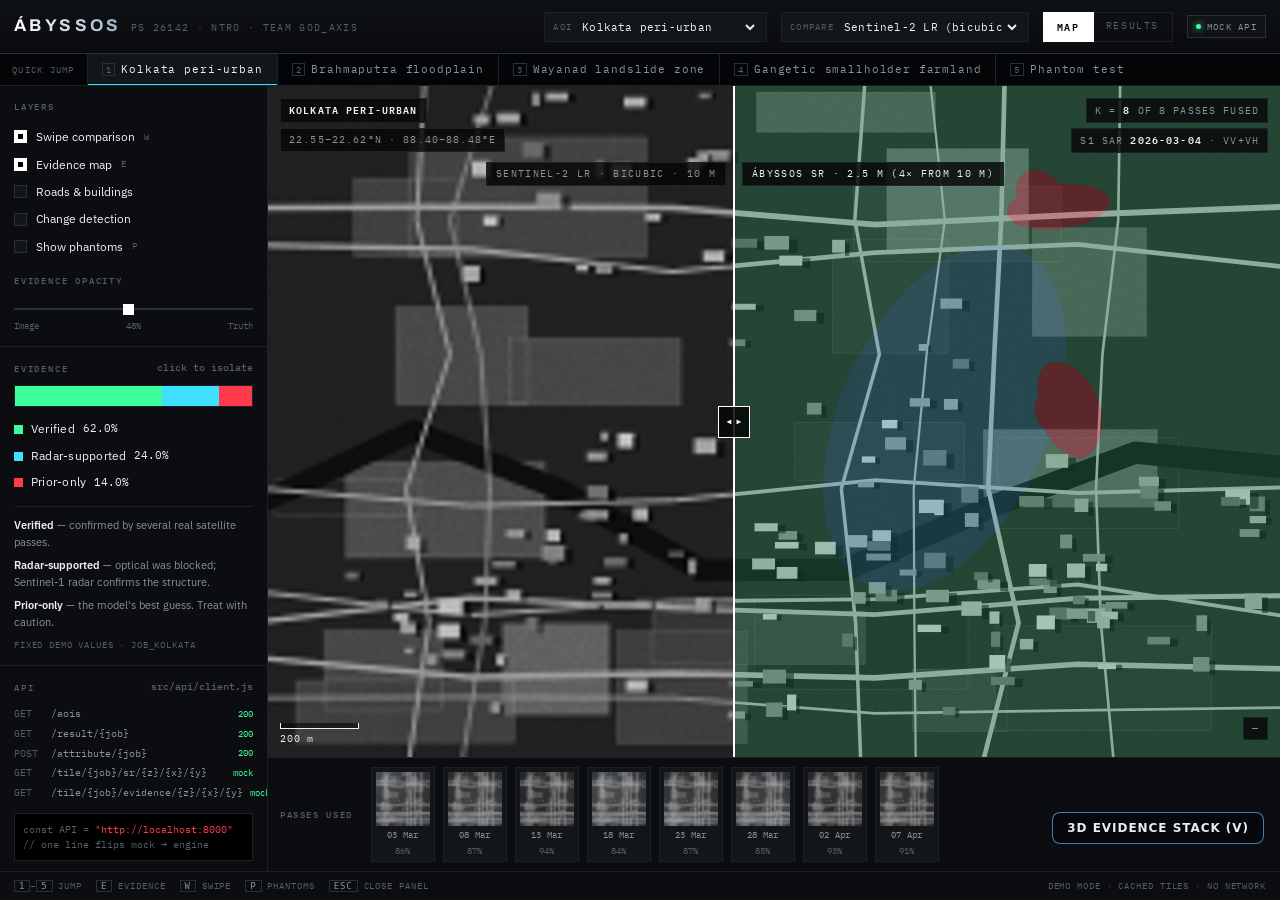
==== console.html @ e1528222 "Add landing page, 3D viewer, Pixel Lens and console theme layer" ====
<!doctype html>
<html lang="en" data-theme="dark">
<head>
<meta charset="utf-8">
<meta name="viewport" content="width=device-width, initial-scale=1, viewport-fit=cover">
<meta name="description" content="Ábyssos analyst console — evidence-grounded super-resolution for medium-resolution satellite imagery. PS 26142 · NTRO · Team God_Axis.">
<style>
  :root{ color-scheme: dark; padding-top: env(safe-area-inset-top, 0px); padding-bottom: env(safe-area-inset-bottom, 0px); }
  body{ margin:0; font-family: system-ui, -apple-system, "Segoe UI", sans-serif; font-size:14px; background:#050607; }
  img{ max-width:100%; }
  [hidden]{ display:none !important; }
</style>
<title>Ábyssos Console</title>
<link rel="preconnect" href="https://fonts.googleapis.com">
<link rel="preconnect" href="https://fonts.gstatic.com" crossorigin>
<link rel="stylesheet" href="https://fonts.googleapis.com/css2?family=Archivo:wght@500;600;700&family=IBM+Plex+Mono:wght@400;500;600&family=IBM+Plex+Sans:wght@400;500;600&display=swap">
<style>
:root{
  color-scheme: dark;
  --bg:#050607;
  --panel:#0A0B0D;
  --panel-2:#101215;
  --panel-3:#16191D;
  --line:#20242A;
  --line-2:#2C3138;
  --text:#EEF1F4;
  --muted:#8A929B;
  --dim:#575E67;
  --accent:#FFFFFF;
  --ev-v:#3DFF9A;
  --ev-s:#3FE0FF;
  --ev-p:#FF3B4A;
  --amber:#FFB020;
  --violet:#B388FF;
  --mono:"IBM Plex Mono", ui-monospace, SFMono-Regular, Menlo, monospace;
  --sans:"IBM Plex Sans", system-ui, -apple-system, Segoe UI, sans-serif;
  --disp:"Archivo", "IBM Plex Sans", system-ui, sans-serif;
}
*{box-sizing:border-box}
html,body{height:100%}
body{
  margin:0; background:var(--bg); color:var(--text);
  font-family:var(--sans); font-size:13px; line-height:1.45;
  -webkit-font-smoothing:antialiased;
}
button,select,input{font:inherit;color:inherit}
button{background:none;border:0;cursor:pointer}
:focus-visible{outline:1px solid var(--accent);outline-offset:2px}

.app{height:100%;display:flex;flex-direction:column;min-height:0}

/* ── header ───────────────────────────────────── */
.top{
  flex:0 0 auto; display:flex; align-items:center; gap:14px;
  padding:0 14px; padding-top:env(safe-area-inset-top,0px);
  height:calc(54px + env(safe-area-inset-top,0px));
  background:var(--panel); border-bottom:1px solid var(--line);
}
.wm{display:flex;align-items:baseline;gap:9px;min-width:0}
.wm b{
  font-family:var(--disp); font-weight:700; font-size:17px;
  letter-spacing:.20em; text-transform:uppercase; white-space:nowrap;
}
.wm span{
  font-family:var(--mono); font-size:9.5px; letter-spacing:.14em;
  color:var(--dim); text-transform:uppercase; white-space:nowrap;
}
.top .sp{flex:1}
.ctl{
  display:flex;align-items:center;gap:6px;
  background:var(--panel-2); border:1px solid var(--line);
  padding:5px 8px; height:30px;
}
.ctl label{
  font-family:var(--mono);font-size:9px;letter-spacing:.14em;
  color:var(--dim);text-transform:uppercase;
}
.ctl select{
  background:none;border:0;font-family:var(--mono);font-size:11px;
  letter-spacing:.02em;padding:0;cursor:pointer;max-width:180px;
}
.tabs{display:flex;border:1px solid var(--line);height:30px}
.tabs button{
  font-family:var(--mono);font-size:10px;letter-spacing:.16em;
  text-transform:uppercase;padding:0 13px;color:var(--dim);
}
.tabs button[aria-selected="true"]{background:var(--accent);color:#000;font-weight:600}
.pill{
  font-family:var(--mono);font-size:9px;letter-spacing:.14em;text-transform:uppercase;
  border:1px solid var(--line-2);padding:4px 8px;color:var(--muted);
  display:flex;align-items:center;gap:6px;white-space:nowrap;
}
.dot{width:5px;height:5px;border-radius:50%;background:var(--ev-v);box-shadow:0 0 7px var(--ev-v)}

/* ── quick jump ───────────────────────────────── */
.jump{
  flex:0 0 auto;display:flex;align-items:center;gap:0;
  background:var(--bg);border-bottom:1px solid var(--line);
  overflow-x:auto;scrollbar-width:none;
}
.jump::-webkit-scrollbar{display:none}
.jump b{
  font-family:var(--mono);font-size:9px;letter-spacing:.14em;color:var(--dim);
  text-transform:uppercase;padding:0 12px;white-space:nowrap;font-weight:400;
}
.jump button{
  font-family:var(--mono);font-size:10.5px;letter-spacing:.08em;
  padding:8px 14px;color:var(--muted);border-left:1px solid var(--line);
  white-space:nowrap;position:relative;
}
.jump button kbd{
  font-family:var(--mono);font-size:8.5px;color:var(--dim);
  border:1px solid var(--line-2);padding:0 3px;margin-right:6px;
}
.jump button[aria-current="true"]{color:var(--text);background:var(--panel-2)}
.jump button[aria-current="true"]::after{
  content:"";position:absolute;left:0;right:0;bottom:-1px;height:1px;background:var(--accent);
}

/* ── body ─────────────────────────────────────── */
.body{flex:1 1 auto;display:flex;min-height:0}
.side{
  flex:0 0 268px;background:var(--panel);border-right:1px solid var(--line);
  overflow-y:auto;display:flex;flex-direction:column;
}
.blk{padding:14px;border-bottom:1px solid var(--line)}
.blk h3{
  margin:0 0 10px;font-family:var(--mono);font-size:9px;font-weight:500;
  letter-spacing:.20em;text-transform:uppercase;color:var(--dim);
  display:flex;justify-content:space-between;align-items:center;
}

/* layers */
.layer{display:flex;align-items:center;gap:9px;padding:5px 0;cursor:pointer;font-size:12px}
.layer:hover{color:#fff}
.box{
  width:13px;height:13px;flex:0 0 auto;border:1px solid var(--line-2);
  display:grid;place-items:center;background:var(--panel-2);
}
.box.rnd{border-radius:50%}
.layer[aria-pressed="true"] .box{background:var(--accent);border-color:var(--accent)}
.layer[aria-pressed="true"] .box::after{
  content:"";width:5px;height:5px;background:#000;
}
.layer .k{margin-left:auto;font-family:var(--mono);font-size:8.5px;color:var(--dim)}

/* evidence bar */
.evbar{display:flex;height:22px;width:100%;border:1px solid var(--line);margin-bottom:9px;overflow:hidden}
.evbar button{height:100%;position:relative;transition:filter .12s}
.evbar button:hover{filter:brightness(1.35)}
.evbar button[aria-pressed="true"]{box-shadow:inset 0 0 0 1px #000, inset 0 0 0 2px currentColor}
.evrow{display:flex;align-items:center;gap:8px;padding:5px 0;font-size:11.5px;cursor:pointer}
.sw{width:9px;height:9px;flex:0 0 auto}
.evrow .pc{margin-left:auto;font-family:var(--mono);font-size:11px;font-variant-numeric:tabular-nums}
.evrow[aria-pressed="true"]{color:#fff}
.evrow .nm{letter-spacing:.02em}
.defs{margin:10px 0 0;padding:10px 0 0;border-top:1px solid var(--line);font-size:11px;color:var(--muted)}
.defs p{margin:0 0 7px;line-height:1.5}
.defs p:last-child{margin:0}
.defs b{color:var(--text);font-weight:600}
.measured{
  font-family:var(--mono);font-size:8.5px;letter-spacing:.1em;color:var(--dim);
  text-transform:uppercase;margin-top:9px;
}

/* opacity */
input[type=range]{
  -webkit-appearance:none;appearance:none;width:100%;height:2px;background:var(--line-2);
  margin:9px 0;cursor:pointer;
}
input[type=range]::-webkit-slider-thumb{
  -webkit-appearance:none;width:11px;height:11px;background:var(--accent);border-radius:0;
}
input[type=range]::-moz-range-thumb{width:11px;height:11px;background:var(--accent);border:0;border-radius:0}

/* api block */
.api{margin-top:auto}
.ep{display:flex;align-items:center;gap:7px;font-family:var(--mono);font-size:9.5px;color:var(--muted);padding:3px 0}
.ep i{font-style:normal;color:var(--dim);width:30px;flex:0 0 auto}
.ep u{margin-left:auto;text-decoration:none;color:var(--ev-v);font-size:8.5px}
.flip{
  margin-top:10px;background:#000;border:1px solid var(--line);padding:8px;
  font-family:var(--mono);font-size:9.5px;color:var(--muted);line-height:1.6;
  overflow-x:auto;white-space:pre;
}
.flip em{color:var(--ev-p);font-style:normal}
.flip s{color:var(--dim);text-decoration:none}

/* ── stage ────────────────────────────────────── */
.stage{flex:1 1 auto;display:flex;flex-direction:column;min-width:0;min-height:0;position:relative}
.mapwrap{flex:1 1 auto;position:relative;min-height:0;background:#000;overflow:hidden;cursor:crosshair}
#map{display:block;width:100%;height:100%}

.ov{position:absolute;pointer-events:none;font-family:var(--mono)}
.ov.tl{top:12px;left:12px}
.ov.tr{top:12px;right:12px;text-align:right}
.ov.bl{bottom:12px;left:12px}
.ov.br{bottom:12px;right:12px;text-align:right}
.tag{
  display:inline-block;background:rgba(5,6,7,.8);border:1px solid var(--line);
  padding:4px 8px;font-size:9.5px;letter-spacing:.12em;text-transform:uppercase;
  color:var(--muted);margin-bottom:5px;
}
.tag strong{color:var(--text);font-weight:600}
.scalebar{display:flex;flex-direction:column;align-items:flex-start;gap:3px}
.scaleline{height:6px;border:1px solid var(--text);border-top:0;background:rgba(5,6,7,.6)}
.scaletxt{font-size:9.5px;color:var(--text);letter-spacing:.08em}
.methodlbl{
  position:absolute;top:76px;font-size:9.5px;letter-spacing:.14em;text-transform:uppercase;
  background:rgba(5,6,7,.82);border:1px solid var(--line);padding:4px 9px;color:var(--muted);
  pointer-events:none;font-family:var(--mono);
}
#lblL{left:12px;transform:translateX(-100%)}
#lblR{left:12px;color:var(--text)}

#swipe{
  position:absolute;top:0;bottom:0;width:2px;background:var(--accent);
  transform:translateX(-1px);cursor:ew-resize;touch-action:none;
}
#swipe::before{
  content:"";position:absolute;top:50%;left:50%;transform:translate(-50%,-50%);
  width:30px;height:30px;border:1px solid var(--accent);background:rgba(5,6,7,.85);
}
#swipe::after{
  content:"◀  ▶";position:absolute;top:50%;left:50%;transform:translate(-50%,-50%);
  font-family:var(--mono);font-size:8px;letter-spacing:.02em;color:var(--accent);white-space:nowrap;
}

/* frame strip */
.frames{
  flex:0 0 auto;background:var(--panel);border-top:1px solid var(--line);
  padding:9px 12px;display:flex;align-items:center;gap:8px;overflow-x:auto;scrollbar-width:thin;
}
.frames>h3{
  margin:0 10px 0 0;font-family:var(--mono);font-size:9px;font-weight:500;letter-spacing:.18em;
  text-transform:uppercase;color:var(--dim);white-space:nowrap;
}
.fr{
  flex:0 0 auto;border:1px solid var(--line);background:var(--panel-2);
  padding:4px;display:flex;flex-direction:column;gap:3px;align-items:center;min-width:64px;
}
.fr canvas{display:block;width:54px;height:54px;background:#000}
.fr .d{font-family:var(--mono);font-size:8.5px;letter-spacing:.04em;color:var(--muted)}
.fr .c{font-family:var(--mono);font-size:8.5px;color:var(--dim);font-variant-numeric:tabular-nums}
.fr.off{opacity:.42}
.fr.off .c{color:var(--ev-p)}
.fr[aria-pressed="true"]{border-color:var(--accent)}

/* attribution */
.attr{
  position:absolute;left:0;right:0;bottom:0;background:var(--panel);
  border-top:1px solid var(--line-2);transform:translateY(101%);
  transition:transform .18s cubic-bezier(.2,.7,.3,1);z-index:6;max-height:74%;overflow-y:auto;
}
.attr.open{transform:translateY(0)}
.attr-h{
  display:flex;align-items:center;gap:11px;padding:11px 14px;border-bottom:1px solid var(--line);
  flex-wrap:wrap;
}
.attr-h .t{font-family:var(--mono);font-size:12px;letter-spacing:.05em}
.attr-h .t b{font-weight:600;text-transform:uppercase;letter-spacing:.12em}
.badge{
  font-family:var(--mono);font-size:9px;letter-spacing:.14em;text-transform:uppercase;
  padding:3px 8px;color:#000;font-weight:600;
}
.attr-h .x{margin-left:auto;color:var(--muted);font-size:16px;line-height:1;padding:2px 6px}
.attr-b{padding:13px 14px;display:flex;gap:26px;flex-wrap:wrap}
.stat .l{font-family:var(--mono);font-size:8.5px;letter-spacing:.16em;text-transform:uppercase;color:var(--dim)}
.stat .v{font-family:var(--mono);font-size:19px;font-variant-numeric:tabular-nums;margin-top:2px}
.thumbs{display:flex;gap:6px;flex-wrap:wrap;padding:0 14px 6px}
.th{border:1px solid var(--line);background:var(--panel-2);padding:3px;cursor:pointer}
.th canvas{display:block;width:58px;height:58px;background:#000}
.th .d{font-family:var(--mono);font-size:8.5px;color:var(--muted);text-align:center;margin-top:3px}
.th:hover{border-color:var(--accent)}
.miss{padding:0 14px 14px;font-size:11.5px;color:var(--muted);font-family:var(--mono)}
.miss span{color:var(--ev-p)}
.warn{
  margin:0 14px 14px;padding:10px 12px;border:1px solid var(--ev-p);
  background:rgba(255,59,74,.07);font-size:12px;color:#FFD5D8;
}
.warn b{color:var(--ev-p)}

/* ── results ──────────────────────────────────── */
.results{flex:1 1 auto;overflow-y:auto;padding:22px;background:var(--bg)}
.results-in{max-width:1020px;margin:0 auto;display:flex;flex-direction:column;gap:26px}
.results h2{
  font-family:var(--disp);font-size:13px;font-weight:600;letter-spacing:.18em;
  text-transform:uppercase;margin:0 0 4px;
}
.results .sub{font-size:12px;color:var(--muted);margin:0 0 13px;max-width:62ch}
table{border-collapse:collapse;width:100%;font-family:var(--mono);font-size:11px}
th,td{
  text-align:right;padding:7px 9px;border-bottom:1px solid var(--line);
  font-variant-numeric:tabular-nums;white-space:nowrap;
}
th:first-child,td:first-child{text-align:left}
thead th{
  font-size:8.5px;letter-spacing:.14em;text-transform:uppercase;color:var(--dim);font-weight:500;
  border-bottom:1px solid var(--line-2);
}
tbody tr.us td{background:var(--panel-2);color:var(--text)}
tbody tr.us td:first-child{font-weight:600}
td.n{color:var(--dim)}
.best{color:var(--ev-v)}
.tw{overflow-x:auto;border:1px solid var(--line);background:var(--panel)}
.charts{display:grid;grid-template-columns:repeat(auto-fit,minmax(320px,1fr));gap:18px}
.card{border:1px solid var(--line);background:var(--panel);padding:16px}
.card h4{
  margin:0 0 3px;font-family:var(--mono);font-size:10px;letter-spacing:.14em;
  text-transform:uppercase;font-weight:500;
}
.card p{margin:0 0 12px;font-size:11.5px;color:var(--muted)}
.card svg{width:100%;height:auto;display:block}

.foot{
  flex:0 0 auto;display:flex;align-items:center;gap:14px;flex-wrap:wrap;
  padding:7px 14px;padding-bottom:calc(7px + env(safe-area-inset-bottom,0px));
  border-top:1px solid var(--line);background:var(--panel);
  font-family:var(--mono);font-size:9px;letter-spacing:.1em;color:var(--dim);text-transform:uppercase;
}
.foot kbd{border:1px solid var(--line-2);padding:0 4px;color:var(--muted)}

@media (max-width:900px){
  .app{height:auto;min-height:100%}
  .body{flex-direction:column}
  .side{flex:0 0 auto;width:100%;border-right:0;border-bottom:1px solid var(--line);order:2}
  .stage{order:1}
  .mapwrap{height:min(62vh,440px);flex:0 0 auto}
  .top{flex-wrap:wrap;height:auto;padding-bottom:9px;gap:9px}
  .top .sp{display:none}
  .wm{width:100%}
}
@media (prefers-reduced-motion:reduce){
  *{transition:none!important;animation:none!important}
}
</style>

<link rel="stylesheet" href="console-theme.css">
</head>
<body>
<div class="app">
  <header class="top">
    <div class="wm"><b>Ábyssos</b><span>PS 26142 · NTRO · Team God_Axis</span></div>
    <div class="sp"></div>
    <div class="ctl"><label for="aoi">AOI</label><select id="aoi"></select></div>
    <div class="ctl"><label for="cmp">Compare</label><select id="cmp">
      <option value="lr">Sentinel-2 LR (bicubic)</option>
      <option value="esrgan">Real-ESRGAN</option>
      <option value="swinir">SwinIR</option>
      <option value="prev">Ábyssos SR · Mar window</option>
    </select></div>
    <div class="tabs" role="tablist">
      <button id="tabMap" role="tab" aria-selected="true">Map</button>
      <button id="tabRes" role="tab" aria-selected="false">Results</button>
    </div>
    <div class="pill" id="apiPill"><span class="dot"></span>Mock API</div>
  </header>

  <nav class="jump" id="jump"><b>Quick jump</b></nav>

  <div class="body">
    <aside class="side">
      <div class="blk">
        <h3>Layers</h3>
        <div id="layers"></div>
        <h3 style="margin-top:14px">Evidence opacity</h3>
        <input type="range" id="op" min="0" max="100" value="48" aria-label="Evidence overlay opacity">
        <div style="display:flex;justify-content:space-between;font-family:var(--mono);font-size:9px;color:var(--dim)">
          <span>Image</span><span id="opv">48%</span><span>Truth</span>
        </div>
      </div>

      <div class="blk">
        <h3>Evidence <span id="evClick" style="color:var(--dim);text-transform:none;letter-spacing:0;font-size:9.5px">click to isolate</span></h3>
        <div class="evbar" id="evbar">
          <button data-c="V" style="color:var(--ev-v);background:var(--ev-v)" title="Verified"></button>
          <button data-c="S" style="color:var(--ev-s);background:var(--ev-s)" title="Radar-supported"></button>
          <button data-c="P" style="color:var(--ev-p);background:var(--ev-p)" title="Prior-only"></button>
        </div>
        <button class="evrow" data-c="V" aria-pressed="false"><i class="sw" style="background:var(--ev-v)"></i><span class="nm">Verified</span><span class="pc" id="pcV">—</span></button>
        <button class="evrow" data-c="S" aria-pressed="false"><i class="sw" style="background:var(--ev-s)"></i><span class="nm">Radar-supported</span><span class="pc" id="pcS">—</span></button>
        <button class="evrow" data-c="P" aria-pressed="false"><i class="sw" style="background:var(--ev-p)"></i><span class="nm">Prior-only</span><span class="pc" id="pcP">—</span></button>
        <div class="defs">
          <p><b>Verified</b> — confirmed by several real satellite passes.</p>
          <p><b>Radar-supported</b> — optical was blocked; Sentinel-1 radar confirms the structure.</p>
          <p><b>Prior-only</b> — the model's best guess. Treat with caution.</p>
        </div>
        <div class="measured" id="measured">Measured from the rendered map</div>
      </div>

      <div class="blk api">
        <h3>API <span style="color:var(--dim);text-transform:none;letter-spacing:0;font-size:9.5px">src/api/client.js</span></h3>
        <div class="ep"><i>GET</i>/aois<u>200</u></div>
        <div class="ep"><i>GET</i>/result/{job}<u>200</u></div>
        <div class="ep"><i>POST</i>/attribute/{job}<u>200</u></div>
        <div class="ep"><i>GET</i>/tile/{job}/sr/{z}/{x}/{y}<u>mock</u></div>
        <div class="ep"><i>GET</i>/tile/{job}/evidence/{z}/{x}/{y}<u>mock</u></div>
        <div class="flip"><s>const API =</s> <em>"http://localhost:8000"</em>
<s>// one line flips mock → engine</s></div>
      </div>
    </aside>

    <main class="stage" id="stageMap">
      <div class="mapwrap" id="mapwrap">
        <canvas id="map"></canvas>
        <div class="methodlbl" id="lblL">Sentinel-2 LR · 10 m</div>
        <div class="methodlbl" id="lblR">Ábyssos SR · 2.5 m (4× from 10 m)</div>
        <div id="swipe"></div>
        <div class="ov tl" id="ovAoi"></div>
        <div class="ov tr" id="ovState"></div>
        <div class="ov bl">
          <div class="scalebar">
            <div class="scaleline" id="sbline" style="width:120px"></div>
            <div class="scaletxt" id="sbtxt">500 m</div>
          </div>
        </div>
        <div class="ov br"><div class="tag" id="ovCur">—</div></div>

        <section class="attr" id="attr" aria-live="polite">
          <div class="attr-h">
            <div class="t" id="atTitle"><b>Building</b> at 22.583°N, 88.441°E</div>
            <span class="badge" id="atBadge">Verified</span>
            <button class="x" id="atClose" aria-label="Close attribution">×</button>
          </div>
          <div class="attr-b">
            <div class="stat"><div class="l">Supporting passes</div><div class="v" id="atFrames">6 / 8</div></div>
            <div class="stat"><div class="l">Radar agreement</div><div class="v" id="atSar">0.82</div></div>
            <div class="stat"><div class="l">Consistency residual</div><div class="v" id="atRes">0.031</div></div>
            <div class="stat"><div class="l">Ensemble spread</div><div class="v" id="atSpread">0.09</div></div>
          </div>
          <div class="thumbs" id="atThumbs"></div>
          <div class="miss" id="atMiss"></div>
          <div class="warn" id="atWarn" hidden><b>No observation supports this feature.</b> The model generated it. Do not act on it alone.</div>
        </section>
      </div>

      <div class="frames" id="frames"><h3>Passes used</h3></div>
    </main>

    <main class="results" id="stageRes" hidden>
      <div class="results-in">
        <section>
          <h2>Benchmark · WorldStrat + Indian AOIs</h2>
          <p class="sub">Rendered from the eval harness JSON. Unmeasured cells render as <span style="font-family:var(--mono);color:var(--dim)">—</span>, never as a placeholder number.</p>
          <div class="tw"><table id="tblMain"></table></div>
        </section>
        <div class="charts">
          <div class="card">
            <h4>K-sweep · the thesis</h4>
            <p>Road IoU against the number of real passes fused. More observed evidence, better result.</p>
            <div id="chartK"></div>
          </div>
          <div class="card">
            <h4>Auditor reliability</h4>
            <p>ROC of the auditor score against true per-pixel error. AUROC 0.91.</p>
            <div id="chartR"></div>
          </div>
        </div>
        <section>
          <h2>Ablation</h2>
          <p class="sub">Each component removed from the full system, everything else held fixed.</p>
          <div class="tw"><table id="tblAbl"></table></div>
        </section>
      </div>
    </main>
  </div>

  <footer class="foot">
    <span><kbd>1</kbd>–<kbd>5</kbd> jump</span>
    <span><kbd>E</kbd> evidence</span>
    <span><kbd>W</kbd> swipe</span>
    <span><kbd>P</kbd> phantoms</span>
    <span><kbd>Esc</kbd> close panel</span>
    <span style="margin-left:auto" id="footState">Demo mode · cached tiles · no network</span>
  </footer>
</div>

<script>
"use strict";

/* ═══ 1. DATA — every fetch would live here (src/api/client.js) ═══ */

const AOIS = [
  {id:"kolkata", key:"1", name:"Kolkata peri-urban",          bbox:[88.40,22.55,88.48,22.62], seed:41, cloud:0.10, kind:"urban"},
  {id:"assam",   key:"2", name:"Brahmaputra floodplain",      bbox:[91.60,26.10,91.70,26.20], seed:77, cloud:0.58, kind:"flood"},
  {id:"wayanad", key:"3", name:"Wayanad landslide zone",      bbox:[76.05,11.60,76.15,11.70], seed:13, cloud:0.32, kind:"hill"},
  {id:"farm",    key:"4", name:"Gangetic smallholder farmland",bbox:[81.20,25.80,81.30,25.90],seed:5,  cloud:0.14, kind:"farm"},
  {id:"phantom", key:"5", name:"Phantom test · confirmed empty",bbox:[81.35,25.60,81.45,25.70],seed:99,cloud:0.05, kind:"bare"}
];

const MOCK = {
  aois: () => AOIS.map(a => ({id:a.id, name:a.name, bbox:a.bbox})),
  result: (id) => {
    const a = AOIS.find(x => x.id === id), r = rng(a.seed * 7);
    const frames = Array.from({length:8}, (_,i) => {
      const clear = Math.max(0.04, Math.min(0.99, 1 - a.cloud * (0.4 + 1.5 * r())));
      const d = new Date(Date.UTC(2026, 2, 3 + 5*i));
      return {k:i, date:d.toISOString().slice(0,10),
              clear_fraction:+clear.toFixed(2), used:clear > 0.35};
    });
    return {job_id:`job_${id}`, frames, sar:{date:"2026-03-04", available:true, pol:["VV","VH"]}};
  },
  // attribute() is computed from the rendered evidence masks — see attribute()
};

const RESULTS = {
  cols:["Road IoU","Bldg F1","Phantom /km²","Auditor AUROC","SAM°","cPSNR"],
  rows:[
    {m:"Bicubic ×4",        v:[0.31, 0.29, 0.0,  null, 0.9,  24.1]},
    {m:"Real-ESRGAN",       v:[0.44, 0.51, 7.4,  null, 4.8,  23.3]},
    {m:"SwinIR",            v:[0.47, 0.54, 2.9,  null, 2.6,  25.7]},
    {m:"SR3 (diffusion)",   v:[0.46, 0.55, 6.1,  null, 5.2,  null]},
    {m:"HighRes-net (MFSR)",v:[0.52, 0.57, 0.8,  null, 1.4,  26.9]},
    {m:"Ábyssos",           v:[0.61, 0.66, 0.3,  0.91, 1.1,  27.8], us:true}
  ],
  best:[0.61, 0.66, 0.0, 0.91, 0.9, 27.8],
  lowerBetter:[false,false,true,false,true,false],
  abl:{
    cols:["Road IoU","Phantom /km²","AUROC"],
    rows:[
      {m:"Full system",              v:[0.61, 0.3, 0.91]},
      {m:"− SAR branch",             v:[0.56, 0.5, 0.88]},
      {m:"− multi-frame (K=1)",      v:[0.46, 2.6, 0.79]},
      {m:"− consistency residual",   v:[0.60, 1.9, 0.71]},
      {m:"− ensemble disagreement",  v:[0.61, 0.9, 0.83]},
      {m:"− calibration sweep",      v:[0.61, 0.4, null]}
    ]
  },
  ksweep:[[1,0.46],[2,0.51],[3,0.545],[4,0.572],[5,0.589],[6,0.599],[7,0.606],[8,0.61]],
  roc:[[0,0],[0.03,0.30],[0.07,0.48],[0.12,0.63],[0.20,0.76],[0.32,0.86],[0.48,0.93],[0.68,0.97],[1,1]]
};

/* ═══ 2. SCENE SYNTHESIS (stands in for tiles from /tile/...) ═══ */

function rng(s){ let a = s >>> 0; return () => { a |= 0; a = a + 0x6D2B79F5 | 0;
  let t = Math.imul(a ^ a >>> 15, 1 | a); t = t + Math.imul(t ^ t >>> 7, 61 | t) ^ t;
  return ((t ^ t >>> 14) >>> 0) / 4294967296; }; }

function makeScene(aoi){
  const r = rng(aoi.seed), S = {roads:[],builds:[],fields:[],water:[],phantoms:[],
    prior:[], cloud:null, changes:[], scars:[]};
  const pick = () => { const u = r(); return u < 0.80 ? "V" : u < 0.93 ? "S" : "P"; };

  // cloud / radar region
  S.cloud = {cx:0.26 + 0.48*r(), cy:0.24 + 0.5*r(),
             rx:0.12 + 0.62*aoi.cloud, ry:0.10 + 0.56*aoi.cloud, rot:r()*3.14};
  const inCloud = (x,y) => { if (!S.cloud) return false; const c = S.cloud;
    const dx = (x-c.cx)/c.rx, dy = (y-c.cy)/c.ry; return dx*dx + dy*dy < 1; };

  // prior-only blobs
  const nP = aoi.kind === "bare" ? 2 : 3 + Math.floor(r()*3);
  for (let i = 0; i < nP; i++){
    const cx = 0.08 + 0.84*r(), cy = 0.08 + 0.84*r(), lobes = 2 + Math.floor(r()*3);
    for (let j = 0; j < lobes; j++)
      S.prior.push({cx:cx + (r()-0.5)*0.06, cy:cy + (r()-0.5)*0.05,
                    rx:0.018 + 0.036*r(), ry:0.015 + 0.030*r(), rot:r()*3.14});
  }

  // fields / ground texture
  const nF = aoi.kind === "farm" ? 46 : aoi.kind === "bare" ? 14 : 22;
  for (let i = 0; i < nF; i++){
    const w = 0.07 + 0.17*r(), h = 0.05 + 0.13*r();
    S.fields.push({x:r()*(1-w), y:r()*(1-h), w, h, t:0.10 + 0.30*r(), a:(r()-0.5)*0.22});
  }

  // water
  if (aoi.kind === "flood" || aoi.kind === "urban"){
    const wide = aoi.kind === "flood";
    const pts = [], n = 7, base = 0.30 + 0.4*r();
    for (let i = 0; i <= n; i++) pts.push([i/n, base + Math.sin(i*1.25 + aoi.seed)*0.11 + (r()-0.5)*0.04]);
    S.water.push({pts, w:wide ? 0.115 : 0.022});
  }
  if (aoi.kind === "hill"){
    for (let i = 0; i < 3; i++){
      const pts = [], n = 6, base = 0.2 + 0.25*i;
      for (let j = 0; j <= n; j++) pts.push([j/n, base + Math.sin(j*1.9 + i)*0.05]);
      S.scars.push({pts, w:0.018 + 0.03*r()});
    }
  }

  // roads
  const nR = aoi.kind === "bare" ? 0 : aoi.kind === "urban" ? 13 : aoi.kind === "farm" ? 8 : 6;
  for (let i = 0; i < nR; i++){
    const horiz = r() < 0.5, off = 0.06 + 0.88*r(), pts = [], n = 5;
    for (let j = 0; j <= n; j++){
      const t = j/n, wob = (r()-0.5)*0.05;
      pts.push(horiz ? [t, off + wob] : [off + wob, t]);
    }
    const mid = pts[3];
    S.roads.push({pts, w:0.0022 + 0.0045*r(), ev: inCloud(mid[0],mid[1]) ? "S" : pick()});
  }

  // buildings
  const nB = aoi.kind === "urban" ? 150 : aoi.kind === "flood" ? 42 : aoi.kind === "farm" ? 30 : 0;
  const cl = Array.from({length:Math.max(1,Math.round(nB/22))}, () => [0.1 + 0.8*r(), 0.1 + 0.8*r()]);
  for (let i = 0; i < nB; i++){
    const c = cl[Math.floor(r()*cl.length)];
    const x = Math.min(0.97, Math.max(0.01, c[0] + (r()-0.5)*0.30));
    const y = Math.min(0.97, Math.max(0.01, c[1] + (r()-0.5)*0.30));
    S.builds.push({x, y, w:0.008 + 0.017*r(), h:0.008 + 0.016*r(), t:0.34 + 0.42*r(),
      ev: inCloud(x,y) ? "S" : pick()});
  }

  // GAN phantoms (what Real-ESRGAN invents; Ábyssos flags or omits them)
  const nPh = aoi.kind === "bare" ? 4 : 2;
  for (let i = 0; i < nPh; i++){
    const horiz = r() < 0.5, off = 0.15 + 0.7*r(), pts = [], n = 4;
    for (let j = 0; j <= n; j++){ const t = 0.12 + 0.76*(j/n);
      pts.push(horiz ? [t, off + (r()-0.5)*0.03] : [off + (r()-0.5)*0.03, t]); }
    S.phantoms.push({pts, w:0.003 + 0.003*r()});
    const m = pts[2]; S.prior.push({cx:m[0], cy:m[1], rr:0.05 + 0.03*r()});
  }

  // change detection polygons
  const nC = aoi.kind === "bare" ? 1 : 5;
  for (let i = 0; i < nC; i++){
    const u = r();
    S.changes.push({x:0.08 + 0.8*r(), y:0.08 + 0.8*r(), w:0.03 + 0.06*r(), h:0.03 + 0.05*r(),
      t: u < 0.5 ? "new" : u < 0.78 ? "gone" : "unrel"});
  }
  return S;
}

/* ═══ 3. RASTER RENDERING ═══ */

let noisePat = null;
function noise(){
  if (noisePat) return noisePat;
  const c = document.createElement("canvas"); c.width = c.height = 128;
  const x = c.getContext("2d"), d = x.createImageData(128,128);
  for (let i = 0; i < d.data.length; i += 4){
    const v = 118 + (Math.random()-0.5)*80;
    d.data[i] = d.data[i+1] = d.data[i+2] = v; d.data[i+3] = 255;
  }
  x.putImageData(d,0,0); noisePat = c; return c;
}

const g = (v) => { const n = Math.round(Math.max(0, Math.min(255, v*255)));
  return `rgb(${n},${n},${n})`; };

function poly(ctx, pts, W, H, w){
  ctx.beginPath();
  pts.forEach((p,i) => i ? ctx.lineTo(p[0]*W, p[1]*H) : ctx.moveTo(p[0]*W, p[1]*H));
  ctx.lineWidth = Math.max(0.6, w*W); ctx.lineCap = "round"; ctx.lineJoin = "round"; ctx.stroke();
}

/* mode: lr | sr | esrgan | swinir | prev ; opt.frame → per-pass jitter + cloud veil */
function drawScene(ctx, W, H, S, mode, opt){
  opt = opt || {};
  const soft = mode === "swinir", fake = mode === "esrgan";
  ctx.save();
  if (opt.frame != null){
    const r = rng(opt.frame * 991 + 3);
    ctx.translate((r()-0.5)*W*0.006, (r()-0.5)*H*0.006);
  }
  ctx.fillStyle = g(0.13); ctx.fillRect(-W,-H,W*3,H*3);

  // ground texture
  S.fields.forEach(f => { ctx.fillStyle = g(f.t + (soft ? 0.03 : 0));
    ctx.fillRect(f.x*W, f.y*H, f.w*W, f.h*H); });
  if (!soft){
    ctx.strokeStyle = "rgba(255,255,255,.10)"; ctx.lineWidth = 0.7;
    S.fields.forEach(f => ctx.strokeRect(f.x*W, f.y*H, f.w*W, f.h*H));
  }

  ctx.strokeStyle = g(0.055); S.water.forEach(w => poly(ctx, w.pts, W, H, w.w));
  ctx.strokeStyle = g(0.26);  S.scars.forEach(w => poly(ctx, w.pts, W, H, w.w));

  ctx.strokeStyle = g(fake ? 0.80 : 0.62);
  S.roads.forEach(rd => poly(ctx, rd.pts, W, H, rd.w));

  S.builds.forEach(b => {
    ctx.fillStyle = g(b.t + (fake ? 0.16 : 0));
    ctx.fillRect(b.x*W, b.y*H, b.w*W, b.h*H);
    if (!soft){ ctx.fillStyle = "rgba(0,0,0,.55)";
      ctx.fillRect((b.x + b.w)*W, (b.y + b.h*0.25)*H, b.w*W*0.34, b.h*H); }
  });

  if (fake){ // the GAN's invented structures
    ctx.strokeStyle = g(0.78);
    S.phantoms.forEach(p => poly(ctx, p.pts, W, H, p.w));
  }

  // sensor grain
  const np = ctx.createPattern(noise(), "repeat");
  ctx.globalAlpha = fake ? 0.16 : soft ? 0.05 : 0.10;
  ctx.globalCompositeOperation = "overlay";
  ctx.fillStyle = np; ctx.fillRect(0,0,W,H);
  ctx.globalCompositeOperation = "source-over"; ctx.globalAlpha = 1;

  if (opt.frame != null && opt.cloudAmt > 0.02){ // per-pass cloud veil
    const r = rng(opt.frame * 31 + 7);
    ctx.globalAlpha = Math.min(0.92, opt.cloudAmt);
    const grd = ctx.createRadialGradient(r()*W, r()*H, 0, W*0.5, H*0.5, W*0.9);
    grd.addColorStop(0,"rgba(235,240,245,.95)"); grd.addColorStop(1,"rgba(190,200,210,.15)");
    ctx.fillStyle = grd; ctx.fillRect(0,0,W,H); ctx.globalAlpha = 1;
  }
  ctx.restore();
}

function renderLayer(W, H, S, mode, frameOpt){
  const c = document.createElement("canvas"); c.width = W; c.height = H;
  const x = c.getContext("2d");
  if (mode === "lr"){
    const q = 4, s = document.createElement("canvas");
    s.width = Math.max(8, Math.round(W/q)); s.height = Math.max(8, Math.round(H/q));
    drawScene(s.getContext("2d"), s.width, s.height, S, "lr", frameOpt || {});
    x.imageSmoothingEnabled = true; x.imageSmoothingQuality = "high";
    x.drawImage(s, 0, 0, W, H);
    x.globalAlpha = 0.5; x.drawImage(s, 0, 0, W, H); x.globalAlpha = 1;
  } else {
    drawScene(x, W, H, S, mode, {cloudAmt:0});
    if (mode === "swinir"){ x.filter = "blur(0.7px)"; x.drawImage(c,0,0); x.filter = "none"; }
  }
  return c;
}

function frameLayer(k){
  const fr = st.res.frames[k];
  return renderLayer(st.W, st.H, st.scene, "lr",
    {frame:k, cloudAmt:(1 - fr.clear_fraction) * 1.6});
}

/* evidence class masks — verified everywhere minus radar & prior regions */
function renderMasks(W, H, S){
  const mk = () => { const c = document.createElement("canvas"); c.width = W; c.height = H;
    return [c, c.getContext("2d")]; };
  const [cV,xV] = mk(), [cS,xS] = mk(), [cP,xP] = mk();

  const cloudPath = (x) => { if (!S.cloud) return false; const c = S.cloud;
    x.beginPath(); x.ellipse(c.cx*W, c.cy*H, c.rx*W, c.ry*H, c.rot, 0, 6.2832); return true; };
  const priorPaths = (x) => S.prior.forEach(p => {
    x.beginPath(); x.ellipse(p.cx*W, p.cy*H, p.rx*W, p.ry*H, p.rot, 0, 6.2832); x.fill(); });

  xV.fillStyle = "#fff"; xV.fillRect(0,0,W,H);
  xV.globalCompositeOperation = "destination-out";
  if (cloudPath(xV)) xV.fill();
  priorPaths(xV);
  xV.globalCompositeOperation = "source-over";

  xS.fillStyle = "#fff"; if (cloudPath(xS)) xS.fill();
  xS.globalCompositeOperation = "destination-out"; priorPaths(xS);
  xS.globalCompositeOperation = "source-over";

  xP.fillStyle = "#fff"; priorPaths(xP);

  return {V:cV, S:cS, P:cP};
}

function tint(mask, rgba){
  const c = document.createElement("canvas"); c.width = mask.width; c.height = mask.height;
  const x = c.getContext("2d");
  x.drawImage(mask,0,0); x.globalCompositeOperation = "source-in";
  x.fillStyle = rgba; x.fillRect(0,0,c.width,c.height);
  return c;
}

/* ═══ 4. STATE ═══ */

const EV = {
  V:{name:"Verified",        rgba:"rgba(61,255,154,.353)", hex:"#3DFF9A"},
  S:{name:"Radar-supported", rgba:"rgba(63,224,255,.431)", hex:"#3FE0FF"},
  P:{name:"Prior-only",      rgba:"rgba(255,59,74,.549)",  hex:"#FF3B4A"}
};

const HARD = { kolkata:{V:62,S:24}, assam:{V:31,S:44}, wayanad:{V:48,S:31}, farm:{V:66,S:22}, phantom:{V:8,S:12} };
const st = {
  aoi:AOIS[0], scene:null, res:null,
  base:"sr", cmp:"lr", swipe:true, swipeX:0.46,
  ev:true, op:0.48, roads:false, change:false, phantom:false,
  isolate:null, activeFrame:null,
  W:0, H:0, dpr:1,
  cv:{}, masks:null, maskData:null, pct:{V:0,S:0,P:0}
};

const $ = (s) => document.querySelector(s);
const map = $("#map"), wrap = $("#mapwrap"), ctx = map.getContext("2d");

/* ═══ 5. BUILD / REBUILD ═══ */

function rebuild(){
  const rect = wrap.getBoundingClientRect();
  st.dpr = Math.min(2, window.devicePixelRatio || 1);
  st.W = Math.max(320, Math.round(rect.width * st.dpr));
  st.H = Math.max(240, Math.round(rect.height * st.dpr));
  map.width = st.W; map.height = st.H;
  map.style.width = rect.width + "px"; map.style.height = rect.height + "px";

  const S = st.scene;
  st.cv.sr      = renderLayer(st.W, st.H, S, "sr");
  st.cv.lr      = renderLayer(st.W, st.H, S, "lr");
  st.cv.esrgan  = renderLayer(st.W, st.H, S, "esrgan");
  st.cv.swinir  = renderLayer(st.W, st.H, S, "swinir");
  st.cv.prev    = st.cv.sr;

  st.masks = renderMasks(st.W, st.H, S);
  const ec = document.createElement("canvas"); ec.width = st.W; ec.height = st.H;
  const ex = ec.getContext("2d");
  ["V","S","P"].forEach(k => ex.drawImage(tint(st.masks[k], EV[k].rgba), 0, 0));
  st.cv.ev = ec;

  // measure real class proportions from the rendered masks
  st.maskData = {}; const total = st.W * st.H; const counts = {V:0,S:0,P:0};
  ["V","S","P"].forEach(k => {
    const d = st.masks[k].getContext("2d").getImageData(0,0,st.W,st.H);
    st.maskData[k] = d;
    let n = 0; for (let i = 3; i < d.data.length; i += 4) if (d.data[i] > 100) n++;
    counts[k] = n;
  });
  const sum = counts.V + counts.S + counts.P || 1;
  { const h = HARD[st.aoi.id]; st.pct.V = h.V/100; st.pct.S = h.S/100; st.pct.P = (100 - h.V - h.S)/100; }
  paintLegend();
  draw();
}

function paintLegend(){
  const bar = $("#evbar");
  ["V","S","P"].forEach(k => {
    bar.querySelector(`[data-c="${k}"]`).style.flex = `0 0 ${(st.pct[k]*100).toFixed(2)}%`;
    $("#pc" + k).textContent = (st.pct[k]*100).toFixed(1) + "%";
  });
  $("#measured").textContent = `Fixed demo values · job_${st.aoi.id}`;
}

function draw(){
  const {W,H} = st;
  ctx.clearRect(0,0,W,H);
  const sx = st.swipe ? Math.round(st.swipeX * W) : 0;
  const left = st.activeFrame != null ? st.cv.frame : (st.cv[st.cmp] || st.cv.lr);
  const right = st.cv.sr;

  if (st.swipe && sx > 0) ctx.drawImage(left, 0, 0);
  ctx.save();
  ctx.beginPath(); ctx.rect(sx, 0, W - sx, H); ctx.clip();
  ctx.drawImage(right, 0, 0);

  if (st.ev && st.op > 0){
    if (st.isolate){
      ctx.globalAlpha = 1;
      ctx.drawImage(dimExcept(st.isolate), 0, 0);
      ctx.globalAlpha = Math.max(0.55, st.op);
      ctx.drawImage(tintCache(st.isolate), 0, 0);
    } else {
      ctx.globalAlpha = st.op;
      ctx.drawImage(st.cv.ev, 0, 0);
    }
    ctx.globalAlpha = 1;
  }

  if (st.roads) drawVectors();
  if (st.change) drawChanges();
  if (st.phantom) drawPhantoms();
  ctx.restore();

  $("#swipe").hidden = !st.swipe;
  const cssx = sx / st.dpr;
  $("#swipe").style.left = cssx + "px";
  $("#lblL").style.left = (cssx - 8) + "px";
  $("#lblR").style.left = (st.swipe ? cssx + 8 : 12) + "px";
  $("#lblL").hidden = !st.swipe;
  $("#lblL").textContent = st.activeFrame != null
    ? `Pass ${st.activeFrame + 1} · ${st.res.frames[st.activeFrame].date} · LR 10 m`
    : ({lr:"Sentinel-2 LR · bicubic · 10 m", esrgan:"Real-ESRGAN · 2.5 m",
        swinir:"SwinIR · 2.5 m", prev:"Ábyssos SR · Mar window"})[st.cmp];
}

const _cache = {};
function tintCache(k){ return _cache["t"+k] || (_cache["t"+k] = tint(st.masks[k], EV[k].rgba)); }
function dimExcept(k){
  const key = "d" + k + st.W + st.H;
  if (_cache[key]) return _cache[key];
  const c = document.createElement("canvas"); c.width = st.W; c.height = st.H;
  const x = c.getContext("2d");
  x.fillStyle = "rgba(2,3,4,.90)"; x.fillRect(0,0,st.W,st.H);
  x.globalCompositeOperation = "destination-out"; x.drawImage(st.masks[k],0,0);
  _cache[key] = c; return c;
}

function drawVectors(){
  const {W,H} = st, S = st.scene;
  S.roads.forEach(rd => { ctx.strokeStyle = EV[rd.ev].hex; ctx.globalAlpha = 0.95;
    poly(ctx, rd.pts, W, H, rd.w * 1.5); });
  ctx.globalAlpha = 1; ctx.lineWidth = Math.max(1, st.dpr);
  S.builds.forEach(b => { ctx.strokeStyle = EV[b.ev].hex;
    ctx.strokeRect(b.x*W, b.y*H, b.w*W, b.h*H); });
}

function drawChanges(){
  const {W,H} = st;
  st.scene.changes.forEach(c => {
    const col = c.t === "new" ? "#FFB020" : c.t === "gone" ? "#B388FF" : "#9AA3AD";
    ctx.save();
    ctx.strokeStyle = col; ctx.lineWidth = Math.max(1.2, st.dpr * 1.2);
    if (c.t === "unrel"){ ctx.setLineDash([4*st.dpr, 4*st.dpr]); ctx.fillStyle = "rgba(154,163,173,.16)"; }
    else if (c.t === "new") ctx.fillStyle = "rgba(255,176,32,.16)";
    else ctx.fillStyle = "rgba(179,136,255,.16)";
    ctx.fillRect(c.x*W, c.y*H, c.w*W, c.h*H);
    ctx.strokeRect(c.x*W, c.y*H, c.w*W, c.h*H);
    ctx.restore();
  });
}

function drawPhantoms(){
  const {W,H} = st;
  ctx.save();
  ctx.strokeStyle = EV.P.hex; ctx.globalAlpha = 0.95;
  st.scene.phantoms.forEach(p => poly(ctx, p.pts, W, H, p.w * 1.6));
  ctx.setLineDash([6*st.dpr, 5*st.dpr]); ctx.globalAlpha = 0.8;
  ctx.strokeStyle = EV.V.hex; ctx.lineWidth = Math.max(1, st.dpr);
  st.scene.phantoms.forEach(p => {
    const a = p.pts[0], b = p.pts[p.pts.length-1];
    ctx.strokeRect(Math.min(a[0],b[0])*W - 6, Math.min(a[1],b[1])*H - 6,
      (Math.abs(b[0]-a[0]))*W + 12, (Math.abs(b[1]-a[1]))*H + 12);
  });
  ctx.restore();
}

/* ═══ 6. ATTRIBUTION ═══ */

function classAt(px, py){
  const i = (py * st.W + px) * 4 + 3;
  if (st.maskData.P.data[i] > 100) return "P";
  if (st.maskData.S.data[i] > 100) return "S";
  return "V";
}

function featureAt(nx, ny){
  const S = st.scene;
  let best = null, bd = 0.02;
  S.builds.forEach(b => {
    if (nx > b.x - 0.004 && nx < b.x + b.w + 0.004 && ny > b.y - 0.004 && ny < b.y + b.h + 0.004)
      { best = {kind:"Building", ev:b.ev}; bd = 0; }
  });
  if (best) return best;
  S.roads.forEach(rd => {
    for (let i = 1; i < rd.pts.length; i++){
      const d = segDist(nx, ny, rd.pts[i-1], rd.pts[i]);
      if (d < bd){ bd = d; best = {kind:"Road", ev:rd.ev}; }
    }
  });
  if (best) return best;
  S.phantoms.forEach(p => {
    for (let i = 1; i < p.pts.length; i++)
      if (segDist(nx, ny, p.pts[i-1], p.pts[i]) < 0.015) best = {kind:"Road", ev:"P", ghost:true};
  });
  if (best) return best;
  if (S.water.some(w => w.pts.some(p => Math.hypot(p[0]-nx, p[1]-ny) < w.w*1.6)))
    return {kind:"Water edge", ev:null};
  return {kind:"Field surface", ev:null};
}

function segDist(x, y, a, b){
  const dx = b[0]-a[0], dy = b[1]-a[1], L = dx*dx + dy*dy || 1e-9;
  let t = ((x-a[0])*dx + (y-a[1])*dy) / L; t = Math.max(0, Math.min(1, t));
  return Math.hypot(x - (a[0] + t*dx), y - (a[1] + t*dy));
}

/* POST /attribute/{job} — masked mean over the cached residual array */
function attribute(nx, ny){
  const px = Math.max(0, Math.min(st.W-1, Math.round(nx*st.W)));
  const py = Math.max(0, Math.min(st.H-1, Math.round(ny*st.H)));
  const cls = classAt(px, py);
  const f = featureAt(nx, ny);
  const r = rng(Math.round(nx*9973) * 131 + Math.round(ny*9973));
  const frames = st.res.frames;
  const usable = frames.filter(fr => fr.used);

  let sup;
  if (cls === "P") sup = [];
  else if (cls === "S") sup = usable.slice(0, r() < 0.5 ? 1 : 2);
  else sup = usable.slice(0, Math.max(4, Math.min(usable.length, 4 + Math.floor(r()*3))));

  const supSet = new Set(sup.map(s => s.k));
  const missing = frames.filter(fr => !supSet.has(fr.k)).map(fr => ({
    ...fr, why: fr.clear_fraction < 0.35 ? "cloud" : cls === "P" ? "no signal" :
      r() < 0.5 ? "off-swath" : "sun glint"
  }));

  return {
    click:[nx, ny],
    class:f.kind, evidence_class:cls,
    supporting_frames:sup.length, total_frames:frames.length,
    dates:sup.map(s => s.date),
    frame_ids:sup.map(s => s.k),
    sar_agreement: cls === "S" ? +(0.72 + 0.24*r()).toFixed(2)
                 : cls === "V" ? +(0.66 + 0.30*r()).toFixed(2)
                 : +(0.04 + 0.14*r()).toFixed(2),
    residual: +(cls === "V" ? 0.015 + 0.03*r() : cls === "S" ? 0.04 + 0.05*r() : 0.19 + 0.16*r()).toFixed(3),
    spread:   +(cls === "V" ? 0.04 + 0.06*r() : cls === "S" ? 0.10 + 0.08*r() : 0.31 + 0.22*r()).toFixed(2),
    missing
  };
}

function lonlat(nx, ny){
  const [w,s,e,n] = st.aoi.bbox;
  return [(s + (1-ny)*(n-s)).toFixed(3), (w + nx*(e-w)).toFixed(3)];
}

function thumbCanvas(cv, frameIdx, nx, ny, span){
  const x = cv.getContext("2d"), S = cv.width;
  const draw = S / span;
  x.save(); x.clearRect(0,0,S,S);
  x.translate(-(nx - span/2)*draw, -(ny - span/2)*draw);
  const fr = st.res.frames[frameIdx];
  const small = document.createElement("canvas");
  small.width = small.height = Math.max(16, Math.round(draw/4));
  drawScene(small.getContext("2d"), small.width, small.height, st.scene, "lr",
    {frame:frameIdx, cloudAmt:(1 - fr.clear_fraction) * 1.6});
  x.imageSmoothingEnabled = true;
  x.drawImage(small, 0, 0, draw, draw);
  x.restore();
}

function openAttr(nx, ny){
  const a = attribute(nx, ny);
  const [lat, lon] = lonlat(nx, ny);
  const e = EV[a.evidence_class];

  $("#atTitle").innerHTML = `<b>${a.class}</b> at ${lat}°N, ${lon}°E`;
  const b = $("#atBadge"); b.textContent = e.name; b.style.background = e.hex;
  $("#atFrames").textContent = `${a.supporting_frames} / ${a.total_frames}`;
  $("#atFrames").style.color = a.supporting_frames ? "" : EV.P.hex;
  $("#atSar").textContent = a.sar_agreement.toFixed(2);
  $("#atSar").style.color = a.sar_agreement > 0.6 ? EV.S.hex : "";
  $("#atRes").textContent = a.residual.toFixed(3);
  $("#atSpread").textContent = a.spread.toFixed(2);

  const tw = $("#atThumbs"); tw.innerHTML = "";
  a.frame_ids.forEach((k,i) => {
    const el = document.createElement("button");
    el.className = "th";
    el.innerHTML = `<canvas width="116" height="116"></canvas><div class="d">${fmtDate(a.dates[i])}</div>`;
    thumbCanvas(el.querySelector("canvas"), k, nx, ny, 0.13);
    el.onclick = () => { st.activeFrame = k; st.cv.frame = frameLayer(k);
      st.swipe = true; syncLayers(); draw(); };
    tw.appendChild(el);
  });

  $("#atMiss").innerHTML = a.missing.length
    ? "Not supported: " + a.missing.map(m => `${fmtDate(m.date)} <span>(${m.why})</span>`).join(" · ")
    : "All passes support this feature.";
  $("#atWarn").hidden = a.evidence_class !== "P";
  $("#attr").classList.add("open");
}

const MON = ["Jan","Feb","Mar","Apr","May","Jun","Jul","Aug","Sep","Oct","Nov","Dec"];
const fmtDate = (d) => { const p = d.split("-"); return `${p[2]} ${MON[+p[1]-1]}`; };

/* ═══ 7. UI WIRING ═══ */

const LAYERS = [
  {k:"swipe",   n:"Swipe comparison", key:"W", rnd:false},
  {k:"ev",      n:"Evidence map",     key:"E", rnd:false},
  {k:"roads",   n:"Roads & buildings",key:"",  rnd:false},
  {k:"change",  n:"Change detection", key:"",  rnd:false},
  {k:"phantom", n:"Show phantoms",    key:"P", rnd:false}
];

function buildLayers(){
  const host = $("#layers"); host.innerHTML = "";
  LAYERS.forEach(L => {
    const b = document.createElement("button");
    b.className = "layer"; b.setAttribute("aria-pressed", String(!!st[L.k]));
    b.innerHTML = `<i class="box${L.rnd ? " rnd" : ""}"></i><span>${L.n}</span>${L.key ? `<span class="k">${L.key}</span>` : ""}`;
    b.onclick = () => { st[L.k] = !st[L.k]; if (L.k === "swipe" && !st.swipe) st.activeFrame = null;
      syncLayers(); draw(); };
    b.dataset.k = L.k; host.appendChild(b);
  });
}
function syncLayers(){
  document.querySelectorAll(".layer").forEach(b => b.setAttribute("aria-pressed", String(!!st[b.dataset.k])));
}

function buildJump(){
  const j = $("#jump");
  AOIS.forEach(a => {
    const b = document.createElement("button");
    b.innerHTML = `<kbd>${a.key}</kbd>${a.name.split(" ·")[0]}`;
    b.onclick = () => setAOI(a.id);
    b.dataset.id = a.id; j.appendChild(b);
  });
  const sel = $("#aoi");
  MOCK.aois().forEach(a => { const o = document.createElement("option");
    o.value = a.id; o.textContent = a.name; sel.appendChild(o); });
  sel.onchange = () => setAOI(sel.value);
}

function buildFrames(){
  const host = $("#frames");
  host.querySelectorAll(".fr").forEach(n => n.remove());
  st.res.frames.forEach(fr => {
    const b = document.createElement("button");
    b.className = "fr" + (fr.used ? "" : " off");
    b.setAttribute("aria-pressed", "false");
    b.innerHTML = `<canvas width="108" height="108"></canvas>
      <div class="d">${fmtDate(fr.date)}</div>
      <div class="c">${Math.round(fr.clear_fraction*100)}%</div>`;
    thumbCanvas(b.querySelector("canvas"), fr.k, 0.5, 0.5, 1.0);
    b.title = fr.used ? `Pass ${fr.k+1} · used` : `Pass ${fr.k+1} · rejected, clear fraction ${fr.clear_fraction}`;
    b.onclick = () => {
      st.activeFrame = st.activeFrame === fr.k ? null : fr.k;
      if (st.activeFrame != null){ st.cv.frame = frameLayer(fr.k); st.swipe = true; }
      document.querySelectorAll(".fr").forEach((n,i) =>
        n.setAttribute("aria-pressed", String(i === st.activeFrame)));
      syncLayers(); draw();
    };
    host.appendChild(b);
  });
}

function setAOI(id){
  st.aoi = AOIS.find(a => a.id === id);
  st.scene = makeScene(st.aoi);
  st.res = MOCK.result(id);
  st.activeFrame = null; st.isolate = null;
  st.phantom = st.aoi.kind === "bare";
  Object.keys(_cache).forEach(k => delete _cache[k]);
  $("#aoi").value = id;
  document.querySelectorAll("#jump button").forEach(b =>
    b.setAttribute("aria-current", String(b.dataset.id === id)));
  document.querySelectorAll(".evrow,[data-c]").forEach(b => b.setAttribute && b.setAttribute("aria-pressed","false"));
  $("#attr").classList.remove("open");
  const [w,s,e,n] = st.aoi.bbox;
  $("#ovAoi").innerHTML =
    `<div class="tag"><strong>${st.aoi.name}</strong></div><br>
     <div class="tag">${s.toFixed(2)}–${n.toFixed(2)}°N · ${w.toFixed(2)}–${e.toFixed(2)}°E</div>`;
  const used = st.res.frames.filter(f => f.used).length;
  $("#ovState").innerHTML =
    `<div class="tag">K = <strong>${used}</strong> of ${st.res.frames.length} passes fused</div><br>
     <div class="tag">S1 SAR <strong>${st.res.sar.date}</strong> · VV+VH</div>`;
  rebuild(); buildFrames(); syncLayers();
}

/* evidence isolate */
function bindIsolate(){
  const set = (c) => {
    st.isolate = st.isolate === c ? null : c;
    document.querySelectorAll('.evrow, .evbar button').forEach(b =>
      b.setAttribute("aria-pressed", String(b.dataset.c === st.isolate)));
    if (st.isolate) st.ev = true;
    syncLayers(); draw();
  };
  document.querySelectorAll('.evrow, .evbar button').forEach(b => b.onclick = () => set(b.dataset.c));
}

/* swipe drag */
function bindSwipe(){
  let drag = false;
  const move = (e) => {
    if (!drag) return;
    const r = wrap.getBoundingClientRect();
    const cx = (e.touches ? e.touches[0].clientX : e.clientX) - r.left;
    st.swipeX = Math.max(0, Math.min(1, cx / r.width)); draw();
  };
  const h = $("#swipe");
  h.addEventListener("pointerdown", (e) => { drag = true; h.setPointerCapture(e.pointerId); e.preventDefault(); });
  window.addEventListener("pointermove", move);
  window.addEventListener("pointerup", () => drag = false);
}

/* click → attribution */
wrap.addEventListener("click", (e) => {
  if (e.target.closest("#swipe") || e.target.closest(".attr")) return;
  const r = wrap.getBoundingClientRect();
  openAttr((e.clientX - r.left)/r.width, (e.clientY - r.top)/r.height);
});
wrap.addEventListener("mousemove", (e) => {
  const r = wrap.getBoundingClientRect();
  const nx = (e.clientX - r.left)/r.width, ny = (e.clientY - r.top)/r.height;
  if (nx < 0 || nx > 1 || ny < 0 || ny > 1 || !st.maskData) return;
  const [lat, lon] = lonlat(nx, ny);
  const c = classAt(Math.round(nx*(st.W-1)), Math.round(ny*(st.H-1)));
  $("#ovCur").innerHTML = `${lat}°N ${lon}°E · <strong style="color:${EV[c].hex}">${EV[c].name}</strong>`;
});
$("#atClose").onclick = () => $("#attr").classList.remove("open");

$("#op").oninput = (e) => { st.op = e.target.value/100; $("#opv").textContent = e.target.value + "%"; draw(); };
$("#cmp").onchange = (e) => { st.cmp = e.target.value; st.activeFrame = null; st.swipe = true; syncLayers(); draw(); };
$("#tabMap").onclick = () => tab(true);
$("#tabRes").onclick = () => tab(false);
function tab(m){
  $("#tabMap").setAttribute("aria-selected", String(m));
  $("#tabRes").setAttribute("aria-selected", String(!m));
  $("#stageMap").hidden = !m; $("#stageRes").hidden = m;
  if (m) requestAnimationFrame(rebuild);
}

window.addEventListener("keydown", (e) => {
  if (e.target.matches("input,select,textarea")) return;
  const k = e.key.toLowerCase();
  const a = AOIS.find(x => x.key === e.key);
  if (a) return setAOI(a.id);
  if (k === "e"){ st.ev = !st.ev; syncLayers(); draw(); }
  if (k === "w"){ st.swipe = !st.swipe; syncLayers(); draw(); }
  if (k === "p"){ st.phantom = !st.phantom; syncLayers(); draw(); }
  if (e.key === "Escape") $("#attr").classList.remove("open");
});

/* scale bar: scene spans 2.56 km (256 px @ 10 m) */
function scalebar(){
  const px = wrap.getBoundingClientRect().width || 800;
  const mpp = 2560 / px;
  const targets = [100, 200, 250, 500, 1000];
  let m = targets.find(t => t/mpp > 70 && t/mpp < 200) || 500;
  $("#sbline").style.width = Math.round(m/mpp) + "px";
  $("#sbtxt").textContent = m >= 1000 ? (m/1000) + " km" : m + " m";
}

/* ═══ 8. RESULTS ═══ */

function num(v, i, lower){
  if (v == null) return `<td class="n">—</td>`;
  const best = RESULTS.best[i];
  const hit = Math.abs(v - best) < 1e-9;
  return `<td class="${hit ? "best" : ""}">${v.toFixed(v >= 10 ? 1 : 2)}</td>`;
}
function buildTables(){
  const t = $("#tblMain");
  t.innerHTML = `<thead><tr><th>Method</th>${RESULTS.cols.map(c => `<th>${c}</th>`).join("")}</tr></thead>
  <tbody>${RESULTS.rows.map(r => `<tr class="${r.us ? "us" : ""}"><td>${r.m}</td>${
    r.v.map((v,i) => num(v,i)).join("")}</tr>`).join("")}</tbody>`;

  const A = RESULTS.abl, t2 = $("#tblAbl");
  t2.innerHTML = `<thead><tr><th>Variant</th>${A.cols.map(c => `<th>${c}</th>`).join("")}</tr></thead>
  <tbody>${A.rows.map((r,ri) => `<tr class="${ri === 0 ? "us" : ""}"><td>${r.m}</td>${
    r.v.map(v => v == null ? `<td class="n">—</td>` : `<td>${v.toFixed(2)}</td>`).join("")}</tr>`).join("")}</tbody>`;
}

function lineChart(host, pts, xlab, ylab, xdom, ydom, accent, marks){
  const W = 420, H = 250, ml = 46, mb = 34, mt = 12, mr = 12;
  const sx = (v) => ml + (v - xdom[0])/(xdom[1]-xdom[0]) * (W - ml - mr);
  const sy = (v) => H - mb - (v - ydom[0])/(ydom[1]-ydom[0]) * (H - mb - mt);
  let s = `<svg viewBox="0 0 ${W} ${H}" role="img" aria-label="${ylab} against ${xlab}">`;
  for (let i = 0; i <= 4; i++){
    const v = ydom[0] + i*(ydom[1]-ydom[0])/4, y = sy(v);
    s += `<line x1="${ml}" y1="${y}" x2="${W-mr}" y2="${y}" stroke="#20242A" stroke-width="1"/>`;
    s += `<text x="${ml-8}" y="${y+3.5}" fill="#575E67" font-size="9" font-family="IBM Plex Mono,monospace" text-anchor="end">${v.toFixed(2)}</text>`;
  }
  marks.forEach(m => {
    s += `<line x1="${sx(m)}" y1="${mt}" x2="${sx(m)}" y2="${H-mb}" stroke="#16191D" stroke-width="1"/>`;
    s += `<text x="${sx(m)}" y="${H-mb+15}" fill="#575E67" font-size="9" font-family="IBM Plex Mono,monospace" text-anchor="middle">${m}</text>`;
  });
  const d = pts.map((p,i) => `${i ? "L" : "M"}${sx(p[0]).toFixed(1)},${sy(p[1]).toFixed(1)}`).join(" ");
  s += `<path d="${d} L${sx(pts[pts.length-1][0])},${H-mb} L${sx(pts[0][0])},${H-mb} Z" fill="${accent}" opacity=".10"/>`;
  s += `<path d="${d}" fill="none" stroke="${accent}" stroke-width="1.8"/>`;
  pts.forEach(p => s += `<circle cx="${sx(p[0]).toFixed(1)}" cy="${sy(p[1]).toFixed(1)}" r="2.4" fill="#050607" stroke="${accent}" stroke-width="1.4"/>`);
  const last = pts[pts.length-1];
  s += `<circle cx="${sx(last[0])}" cy="${sy(last[1])}" r="4" fill="${accent}"/>`;
  s += `<text x="${ml}" y="${H-6}" fill="#8A929B" font-size="9" font-family="IBM Plex Mono,monospace" letter-spacing="1.4">${xlab.toUpperCase()}</text>`;
  s += `<text transform="translate(12,${mt+8}) rotate(-90)" fill="#8A929B" font-size="9" font-family="IBM Plex Mono,monospace" letter-spacing="1.4" text-anchor="end">${ylab.toUpperCase()}</text>`;
  s += `</svg>`;
  host.innerHTML = s;
}

function buildCharts(){
  lineChart($("#chartK"), RESULTS.ksweep, "passes fused (K)", "road IoU",
    [1,8], [0.40,0.65], "#FFFFFF", [1,2,3,4,5,6,7,8]);
  const host = $("#chartR");
  lineChart(host, RESULTS.roc, "false positive rate", "true positive rate",
    [0,1], [0,1], "#3DFF9A", [0,0.25,0.5,0.75,1]);
  host.querySelector("svg").insertAdjacentHTML("beforeend",
    `<line x1="46" y1="216" x2="408" y2="12" stroke="#2C3138" stroke-width="1" stroke-dasharray="4 4"/>
     <text x="300" y="120" fill="#575E67" font-size="9" font-family="IBM Plex Mono,monospace">chance</text>`);
}

/* ═══ 9. BOOT ═══ */

buildLayers(); buildJump(); bindIsolate(); bindSwipe(); buildTables(); buildCharts();
setAOI("kolkata");
scalebar();

let rt;
new ResizeObserver(() => { clearTimeout(rt); rt = setTimeout(() => { if (!$("#stageMap").hidden){ rebuild(); scalebar(); } }, 140); })
  .observe(wrap);
</script>

<!-- ABYSSOS-3D:begin -->
<button id="abx3d-btn" type="button" style="position:fixed;right:16px;bottom:56px;z-index:2147482000;padding:8px 14px;border-radius:8px;border:1px solid rgba(90,176,255,.7);background:rgba(7,9,13,.85);color:#e8ecf4;font:600 12px system-ui,sans-serif;letter-spacing:.08em;cursor:pointer">3D EVIDENCE STACK (V)</button>
<div id="abx3d-overlay" style="display:none;position:fixed;inset:0;z-index:2147483000;background:#07090d">
  <iframe id="abx3d-frame" title="3D evidence stack" style="width:100%;height:100%;border:0"></iframe>
  <button id="abx3d-close" type="button" style="position:absolute;top:14px;left:50%;transform:translateX(-50%);padding:6px 12px;border-radius:6px;border:1px solid rgba(255,255,255,.3);background:rgba(7,9,13,.85);color:#e8ecf4;font:600 12px system-ui,sans-serif;letter-spacing:.08em;cursor:pointer">CLOSE (Esc)</button>
</div>
<script>
(function(){
  var btn=document.getElementById('abx3d-btn'),ov=document.getElementById('abx3d-overlay'),fr=document.getElementById('abx3d-frame'),cl=document.getElementById('abx3d-close');
  function open(){if(!fr.getAttribute('src'))fr.setAttribute('src','viewer3d.html');ov.style.display='block';setTimeout(function(){fr.focus();},50);}
  function close(){ov.style.display='none';}
  btn.addEventListener('click',open);cl.addEventListener('click',close);
  window.addEventListener('message',function(e){if(e.data==='abx3d-close')close();});
  window.addEventListener('keydown',function(e){
    var tg=e.target&&e.target.tagName;if(tg==='INPUT'||tg==='TEXTAREA'||tg==='SELECT')return;
    if(ov.style.display==='block'){if(e.key==='Escape')close();return;}
    if((e.key==='v'||e.key==='V')&&!e.ctrlKey&&!e.metaKey&&!e.altKey)open();
  });
})();
</script>
<!-- ABYSSOS-3D:end -->
</body>
</html>
---- console-theme.css ----
/* Abyssos console theme layer. Undo: delete the <link> to this file in console.html. */
:root{--bg:#040506;--panel:#0B0D10;--panel-2:#12151A;--panel-3:#181C22;--line:#1C2128;--line-2:#2A3039}
::selection{background:rgba(63,224,255,.28)}
*{scrollbar-width:thin;scrollbar-color:#2A3039 transparent}
.top{background:linear-gradient(180deg,#0E1116,#0A0B0D);border-bottom-color:var(--line-2)}
.wm b{background:linear-gradient(90deg,#fff,#9fb4c7);-webkit-background-clip:text;background-clip:text;color:transparent}
.ctl{transition:border-color .15s}
.ctl:hover,.ctl:focus-within{border-color:var(--ev-s)}
.tabs button{transition:color .15s,background .15s}
.tabs button:hover{color:var(--text)}
.tabs button[aria-selected="true"]{box-shadow:0 0 0 1px var(--accent)}
.pill{background:rgba(255,255,255,.02)}
.jump button{transition:color .15s,background .15s}
.jump button:hover{color:var(--text);background:var(--panel)}
.jump button[aria-current="true"]::after{background:var(--ev-s);height:2px}
@media(max-width:820px){.top{gap:8px}.wm span{display:none}}
@media(prefers-reduced-motion:reduce){*{transition:none!important}}
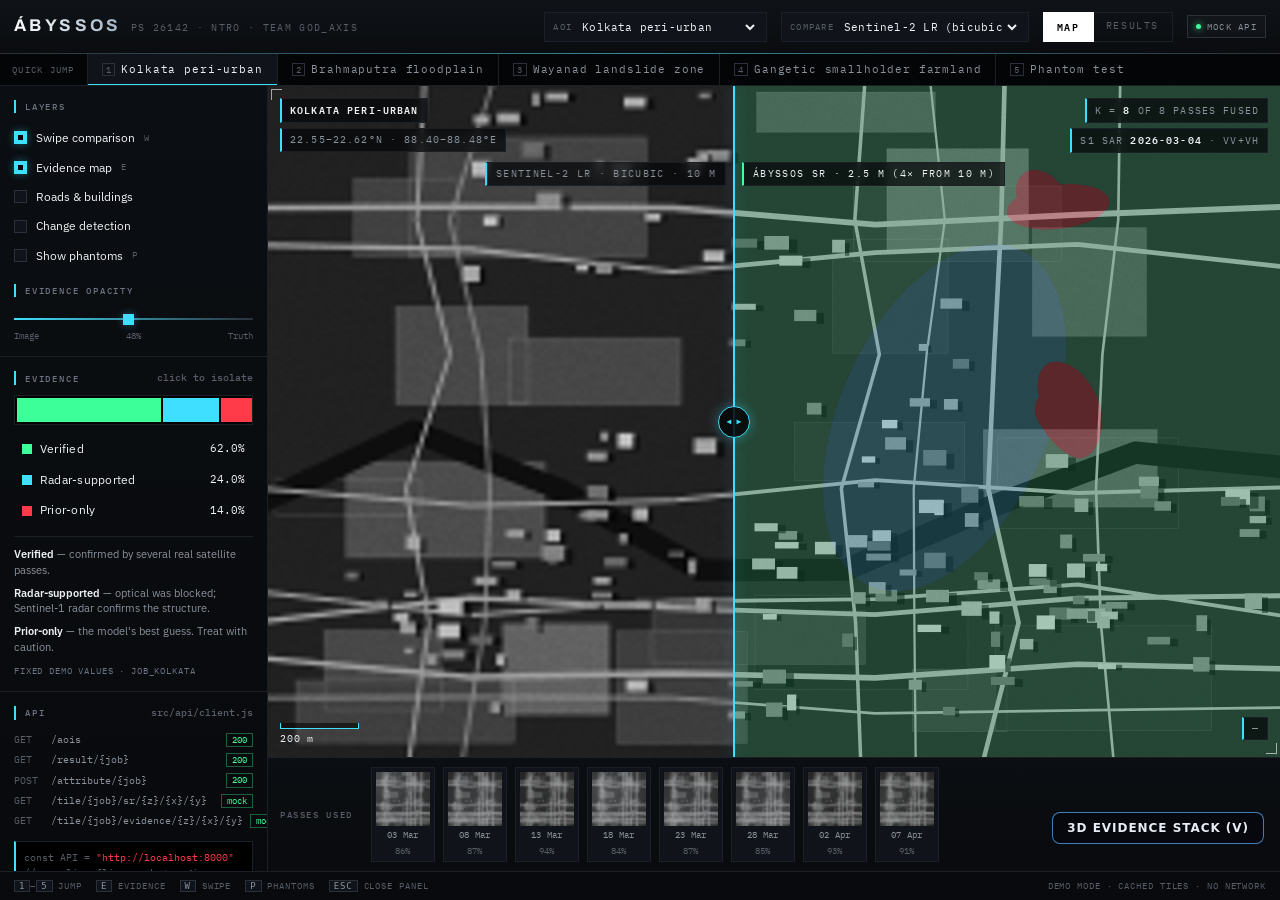
==== commit 2d806804: "Console revamp: theme v2 and illustrative labels" ====
--- a/console.html
+++ b/console.html
@@ -440,24 +440,24 @@
     <main class="results" id="stageRes" hidden>
       <div class="results-in">
         <section>
-          <h2>Benchmark · WorldStrat + Indian AOIs</h2>
-          <p class="sub">Rendered from the eval harness JSON. Unmeasured cells render as <span style="font-family:var(--mono);color:var(--dim)">—</span>, never as a placeholder number.</p>
+          <h2>Benchmark · WorldStrat + Indian AOIs<span class="illu">Illustrative</span></h2>
+          <p class="sub">Demo values for layout, not measured results, until the eval harness JSON is connected. Unmeasured cells render as <span style="font-family:var(--mono);color:var(--dim)">—</span>, never as a placeholder number.</p>
           <div class="tw"><table id="tblMain"></table></div>
         </section>
         <div class="charts">
           <div class="card">
-            <h4>K-sweep · the thesis</h4>
+            <h4>K-sweep · the thesis<span class="illu">Illustrative</span></h4>
             <p>Road IoU against the number of real passes fused. More observed evidence, better result.</p>
             <div id="chartK"></div>
           </div>
           <div class="card">
-            <h4>Auditor reliability</h4>
+            <h4>Auditor reliability<span class="illu">Illustrative</span></h4>
             <p>ROC of the auditor score against true per-pixel error. AUROC 0.91.</p>
             <div id="chartR"></div>
           </div>
         </div>
         <section>
-          <h2>Ablation</h2>
+          <h2>Ablation<span class="illu">Illustrative</span></h2>
           <p class="sub">Each component removed from the full system, everything else held fixed.</p>
           <div class="tw"><table id="tblAbl"></table></div>
         </section>
--- a/console-theme.css
+++ b/console-theme.css
@@ -1,8 +1,12 @@
-/* Abyssos console theme layer. Undo: delete the <link> to this file in console.html. */
-:root{--bg:#040506;--panel:#0B0D10;--panel-2:#12151A;--panel-3:#181C22;--line:#1C2128;--line-2:#2A3039}
+/* Abyssos console theme v2. Undo: delete the <link> to this file in console.html. */
+:root{--bg:#040506;--panel:#0A0C0F;--panel-2:#10141A;--panel-3:#171C23;--line:#1B2027;--line-2:#2A313B;--glow-s:rgba(63,224,255,.38)}
 ::selection{background:rgba(63,224,255,.28)}
 *{scrollbar-width:thin;scrollbar-color:#2A3039 transparent}
-.top{background:linear-gradient(180deg,#0E1116,#0A0B0D);border-bottom-color:var(--line-2)}
+:focus-visible{outline:1px solid var(--ev-s);outline-offset:2px}
+
+/* header */
+.top{position:relative;background:linear-gradient(180deg,#0F1318,#0A0C0F);border-bottom:1px solid var(--line-2)}
+.top::after{content:"";position:absolute;left:0;right:0;bottom:-1px;height:1px;background:linear-gradient(90deg,transparent,var(--ev-s),transparent);opacity:.5}
 .wm b{background:linear-gradient(90deg,#fff,#9fb4c7);-webkit-background-clip:text;background-clip:text;color:transparent}
 .ctl{transition:border-color .15s}
 .ctl:hover,.ctl:focus-within{border-color:var(--ev-s)}
@@ -13,5 +17,68 @@
 .jump button{transition:color .15s,background .15s}
 .jump button:hover{color:var(--text);background:var(--panel)}
 .jump button[aria-current="true"]::after{background:var(--ev-s);height:2px}
+
+/* side panel */
+.side{background:linear-gradient(180deg,#0B0E12,#080A0D)}
+.blk h3{color:#6B7480;padding-left:9px;border-left:2px solid var(--ev-s)}
+.layer{padding:6px 8px;margin:0 -8px;transition:background .12s}
+.layer:hover{background:var(--panel-2)}
+.layer[aria-pressed="true"] .box{background:var(--ev-s);border-color:var(--ev-s);box-shadow:0 0 8px var(--glow-s)}
+.evbar{height:30px;gap:2px;padding:2px;background:#000}
+.evbar button:hover{box-shadow:0 0 12px currentColor}
+.evrow{width:100%;text-align:left;padding:7px 8px;transition:background .12s}
+.evrow:hover{background:var(--panel-2)}
+.evrow[aria-pressed="true"]{background:var(--panel-3);box-shadow:inset 2px 0 0 var(--accent)}
+.sw{width:10px;height:10px}
+.defs{font-size:10.5px}
+.measured{color:#6B7480}
+input[type=range]{background:linear-gradient(90deg,var(--ev-s),var(--line-2))}
+input[type=range]::-webkit-slider-thumb{background:var(--ev-s);box-shadow:0 0 8px var(--glow-s)}
+input[type=range]::-moz-range-thumb{background:var(--ev-s)}
+.ep u{border:1px solid rgba(61,255,154,.35);padding:0 5px}
+.flip{border-left:2px solid var(--ev-s)}
+
+/* map */
+.mapwrap::before,.mapwrap::after{content:"";position:absolute;width:10px;height:10px;pointer-events:none;z-index:3;border:1px solid rgba(255,255,255,.6)}
+.mapwrap::before{top:3px;left:3px;border-right:0;border-bottom:0}
+.mapwrap::after{bottom:3px;right:3px;border-left:0;border-top:0}
+.tag,.methodlbl{background:rgba(5,6,7,.72);backdrop-filter:blur(6px);border-left:2px solid var(--ev-s)}
+#lblR{border-left-color:var(--ev-v)}
+#swipe{background:var(--ev-s);box-shadow:0 0 14px var(--glow-s)}
+#swipe::before{border-color:var(--ev-s);border-radius:50%;box-shadow:0 0 12px var(--glow-s)}
+#swipe::after{color:var(--ev-s)}
+.scaleline{border-color:var(--ev-s)}
+
+/* passes strip */
+.frames{background:linear-gradient(180deg,#0B0E12,#090B0E)}
+.fr{transition:transform .12s,border-color .12s}
+.fr:hover{border-color:var(--line-2);transform:translateY(-2px)}
+.fr[aria-pressed="true"]{border-color:var(--ev-s);box-shadow:0 0 0 1px var(--ev-s)}
+
+/* attribution drawer */
+.attr{background:rgba(10,12,15,.95);backdrop-filter:blur(10px);border-top:2px solid var(--ev-s)}
+.stat{padding-left:10px;border-left:1px solid var(--line-2)}
+.stat .v{font-size:22px}
+.th{transition:border-color .12s}
+.warn{border-left:3px solid var(--ev-p)}
+
+/* results */
+.results{background:radial-gradient(60% 40% at 80% 0%,rgba(63,224,255,.05),transparent),var(--bg)}
+.results h2{display:flex;align-items:center;gap:10px;font-size:14px}
+.results h2::before{content:"";width:3px;height:14px;background:var(--ev-s)}
+.illu{font:600 8.5px var(--mono);letter-spacing:.14em;text-transform:uppercase;color:var(--amber);border:1px solid rgba(255,176,32,.5);background:rgba(255,176,32,.08);padding:2px 7px}
+.card h4 .illu{margin-left:8px;vertical-align:1px}
+.tw{background:var(--panel)}
+tbody tr{transition:background .1s}
+tbody tr:not(.us):hover td{background:var(--panel-2)}
+tbody tr.us td{background:linear-gradient(90deg,rgba(61,255,154,.09),transparent 75%)}
+tbody tr.us td:first-child{box-shadow:inset 3px 0 0 var(--ev-v)}
+.card{position:relative;background:linear-gradient(180deg,var(--panel-2),var(--panel))}
+.card::before{content:"";position:absolute;left:-1px;right:-1px;top:-1px;height:2px;background:linear-gradient(90deg,var(--ev-s),transparent 60%)}
+
+/* footer */
+.foot{background:#080A0D}
+.foot kbd{background:var(--panel-2)}
+
 @media(max-width:820px){.top{gap:8px}.wm span{display:none}}
 @media(prefers-reduced-motion:reduce){*{transition:none!important}}
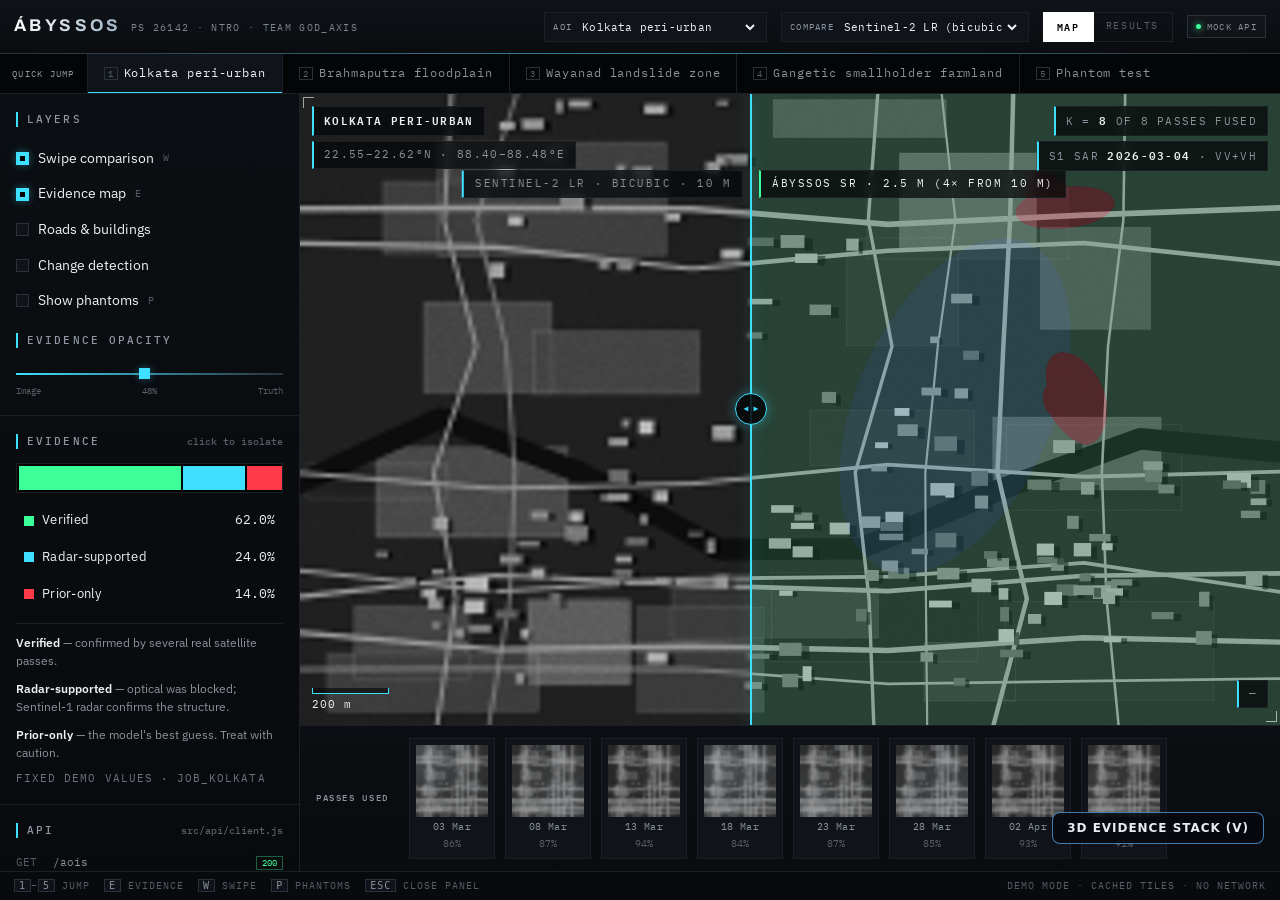
==== commit 276b1f9e: "Console: thinner road strokes, softer building boxes" ====
--- a/console.html
+++ b/console.html
@@ -878,11 +878,11 @@
 
 function drawVectors(){
   const {W,H} = st, S = st.scene;
-  S.roads.forEach(rd => { ctx.strokeStyle = EV[rd.ev].hex; ctx.globalAlpha = 0.95;
-    poly(ctx, rd.pts, W, H, rd.w * 1.5); });
-  ctx.globalAlpha = 1; ctx.lineWidth = Math.max(1, st.dpr);
+  S.roads.forEach(rd => { ctx.strokeStyle = EV[rd.ev].hex; ctx.globalAlpha = 0.72;
+    poly(ctx, rd.pts, W, H, rd.w * 0.65); });
+  ctx.globalAlpha = 0.7; ctx.lineWidth = Math.max(1, st.dpr);
   S.builds.forEach(b => { ctx.strokeStyle = EV[b.ev].hex;
-    ctx.strokeRect(b.x*W, b.y*H, b.w*W, b.h*H); });
+    ctx.strokeRect(b.x*W, b.y*H, b.w*W, b.h*H); }); ctx.globalAlpha = 1;
 }
 
 function drawChanges(){
@@ -904,7 +904,7 @@
   const {W,H} = st;
   ctx.save();
   ctx.strokeStyle = EV.P.hex; ctx.globalAlpha = 0.95;
-  st.scene.phantoms.forEach(p => poly(ctx, p.pts, W, H, p.w * 1.6));
+  st.scene.phantoms.forEach(p => poly(ctx, p.pts, W, H, p.w * 1.1));
   ctx.setLineDash([6*st.dpr, 5*st.dpr]); ctx.globalAlpha = 0.8;
   ctx.strokeStyle = EV.V.hex; ctx.lineWidth = Math.max(1, st.dpr);
   st.scene.phantoms.forEach(p => {
--- a/console-theme.css
+++ b/console-theme.css
@@ -81,4 +81,31 @@
 .foot kbd{background:var(--panel-2)}
 
 @media(max-width:820px){.top{gap:8px}.wm span{display:none}}
-@media(prefers-reduced-motion:reduce){*{transition:none!important}}+@media(prefers-reduced-motion:reduce){*{transition:none!important}}
+/* ===== v3: legibility and hierarchy ===== */
+.side{flex-basis:300px}
+.wm span{color:#7A838E}
+.ctl label,.blk h3,.jump b,.frames>h3{color:#8F98A3}
+.blk{padding:18px 16px}
+.blk h3{font-size:10.5px;margin-bottom:14px}
+.layer{font-size:13.5px;padding:8px}
+.layer .k{font-size:10px}
+.evrow{font-size:13px;padding:9px 8px}
+.evrow .pc{font-size:13px}
+.defs{font-size:12px;line-height:1.55}
+.defs p{margin-bottom:10px}
+.measured,.ep{font-size:10.5px}
+.jump button{font-size:11.5px;padding:11px 16px}
+.tag{font-size:11px;padding:5px 10px}
+.methodlbl{font-size:11px;padding:5px 11px}
+.scaletxt{font-size:11px}
+.frames{padding:12px 16px;gap:10px}
+.fr{min-width:84px;padding:6px}
+.fr canvas{width:72px;height:72px}
+.fr .d,.fr .c{font-size:10px}
+.stat .l{font-size:10px}
+.th canvas{width:72px;height:72px}
+th,td{padding:10px 12px;font-size:12px}
+.card p{font-size:12.5px}
+.foot{font-size:10px}
+#map{filter:saturate(.8) brightness(.96)}
